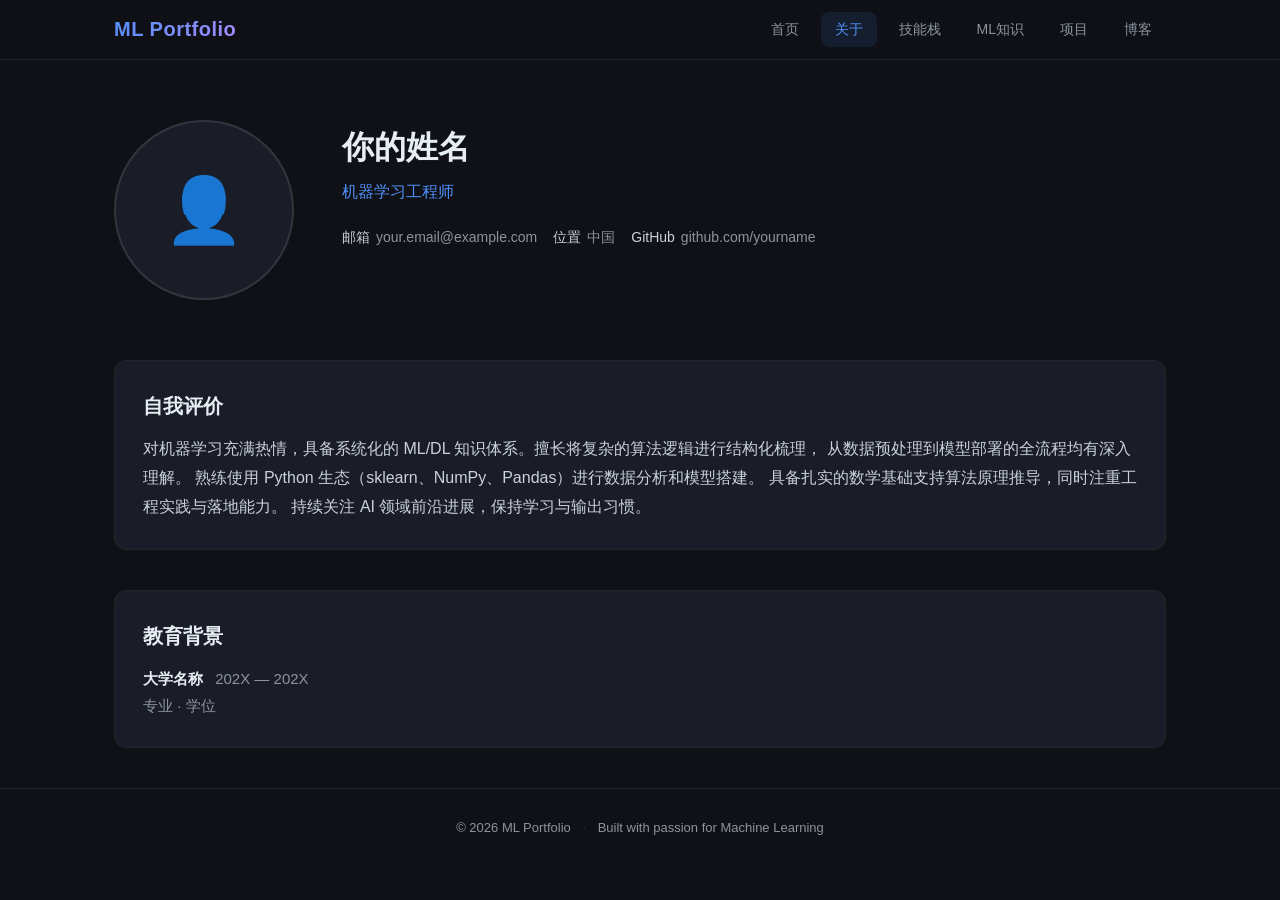
==== website/about.html @ 55579a47 "初始化 ML Portfolio 网站 纯静态个人作品集网站，深色主题，包含首页、关于、技能栈、ML知识图谱、项目经验、博客等6个页面，以及学习笔记源文件。" ====
<!DOCTYPE html>
<html lang="zh-CN">
<head>
  <meta charset="UTF-8">
  <meta name="viewport" content="width=device-width, initial-scale=1.0">
  <title>关于我 — ML Portfolio</title>
  <link rel="stylesheet" href="css/style.css">
</head>
<body>

  <nav class="navbar">
    <div class="container">
      <a href="index.html" class="nav-logo">ML Portfolio</a>
      <div class="nav-links">
        <a href="index.html">首页</a>
        <a href="about.html">关于</a>
        <a href="skills.html">技能栈</a>
        <a href="ml-knowledge.html">ML知识</a>
        <a href="projects.html">项目</a>
        <a href="blog.html">博客</a>
      </div>
      <button class="nav-toggle" aria-label="菜单">
        <span></span><span></span><span></span>
      </button>
    </div>
  </nav>

  <div class="container">
    <section class="about-section fade-in">
      <div class="about-avatar">👤</div>
      <div class="about-info">
        <h1>你的姓名</h1>
        <p class="role">机器学习工程师</p>
        <div class="meta">
          <div class="meta-item">
            <span class="label">邮箱</span>
            <span>your.email@example.com</span>
          </div>
          <div class="meta-item">
            <span class="label">位置</span>
            <span>中国</span>
          </div>
          <div class="meta-item">
            <span class="label">GitHub</span>
            <span>github.com/yourname</span>
          </div>
        </div>
      </div>
    </section>

    <section class="about-bio fade-in">
      <h2>自我评价</h2>
      <p>
        对机器学习充满热情，具备系统化的 ML/DL 知识体系。擅长将复杂的算法逻辑进行结构化梳理，
        从数据预处理到模型部署的全流程均有深入理解。
        熟练使用 Python 生态（sklearn、NumPy、Pandas）进行数据分析和模型搭建。
        具备扎实的数学基础支持算法原理推导，同时注重工程实践与落地能力。
        持续关注 AI 领域前沿进展，保持学习与输出习惯。
      </p>
    </section>

    <section class="about-bio fade-in">
      <h2>教育背景</h2>
      <p style="font-size: 15px;">
        <strong style="color: var(--text-primary);">大学名称</strong>
        <span style="color: var(--text-muted); margin-left: 8px;">202X — 202X</span><br>
        <span style="color: var(--text-muted);">专业 · 学位</span>
      </p>
    </section>
  </div>

  <footer class="footer">
    <div class="container">
      <p>&copy; 2026 ML Portfolio <span class="divider">·</span> Built with passion for Machine Learning</p>
    </div>
  </footer>

  <script src="js/main.js"></script>
</body>
</html>
---- website/css/style.css ----
/* ========================================
   ML 知识图谱 — 全局样式
   深色主题 · 简约大气
   ======================================== */

/* ---------- CSS Variables ---------- */
:root {
  --bg-primary: #0f1117;
  --bg-secondary: #161822;
  --bg-card: #1a1d27;
  --bg-card-hover: #1e2130;
  --bg-code: #0d1117;

  --text-primary: #e6edf3;
  --text-body: #c9d1d9;
  --text-muted: #8b949e;

  --accent: #4f8ff7;
  --accent-light: #7aafff;
  --accent-gradient: linear-gradient(135deg, #4f8ff7, #a78bfa);

  --border: #30363d;
  --border-light: #21262d;

  --radius: 12px;
  --radius-sm: 8px;
  --content-width: 1100px;
  --nav-height: 60px;

  --font-sans: "PingFang SC", "Microsoft YaHei", "Helvetica Neue", sans-serif;
  --font-mono: "SF Mono", "Fira Code", "Consolas", monospace;

  --transition: 0.25s cubic-bezier(0.4, 0, 0.2, 1);
}

/* ---------- Reset ---------- */
*,
*::before,
*::after {
  margin: 0;
  padding: 0;
  box-sizing: border-box;
}

html {
  scroll-behavior: smooth;
  -webkit-font-smoothing: antialiased;
}

body {
  font-family: var(--font-sans);
  background: var(--bg-primary);
  color: var(--text-body);
  line-height: 1.7;
  min-height: 100vh;
  padding-top: var(--nav-height);
}

a {
  color: var(--accent);
  text-decoration: none;
  transition: color var(--transition);
}
a:hover {
  color: var(--accent-light);
}

ul, ol {
  list-style: none;
}

img {
  max-width: 100%;
  display: block;
}

/* ---------- Container ---------- */
.container {
  max-width: var(--content-width);
  margin: 0 auto;
  padding: 0 24px;
}

/* ---------- 顶部导航栏 ---------- */
.navbar {
  position: fixed;
  top: 0;
  left: 0;
  right: 0;
  height: var(--nav-height);
  background: rgba(15, 17, 23, 0.85);
  backdrop-filter: blur(12px);
  -webkit-backdrop-filter: blur(12px);
  border-bottom: 1px solid var(--border-light);
  z-index: 1000;
  display: flex;
  align-items: center;
}

.navbar .container {
  display: flex;
  align-items: center;
  justify-content: space-between;
  width: 100%;
}

.nav-logo {
  font-size: 20px;
  font-weight: 700;
  color: var(--text-primary);
  letter-spacing: 0.5px;
  background: var(--accent-gradient);
  -webkit-background-clip: text;
  -webkit-text-fill-color: transparent;
  background-clip: text;
}

.nav-links {
  display: flex;
  gap: 8px;
}

.nav-links a {
  color: var(--text-muted);
  font-size: 14px;
  font-weight: 500;
  padding: 6px 14px;
  border-radius: var(--radius-sm);
  transition: all var(--transition);
  position: relative;
}

.nav-links a:hover {
  color: var(--text-primary);
  background: rgba(255,255,255,0.04);
}

.nav-links a.active {
  color: var(--accent);
  background: rgba(79, 143, 247, 0.1);
}

.nav-toggle {
  display: none;
  background: none;
  border: none;
  cursor: pointer;
  padding: 8px;
  color: var(--text-primary);
}

.nav-toggle span {
  display: block;
  width: 24px;
  height: 2px;
  background: var(--text-primary);
  margin: 5px 0;
  border-radius: 2px;
  transition: var(--transition);
}

/* ---------- Hero 区域 ---------- */
.hero {
  text-align: center;
  padding: 100px 0 80px;
}

.hero .badge {
  display: inline-block;
  padding: 4px 16px;
  border: 1px solid var(--accent);
  border-radius: 20px;
  color: var(--accent);
  font-size: 13px;
  font-weight: 500;
  margin-bottom: 24px;
}

.hero h1 {
  font-size: 48px;
  font-weight: 700;
  color: var(--text-primary);
  line-height: 1.2;
  margin-bottom: 16px;
  letter-spacing: -0.5px;
}

.hero h1 .highlight {
  background: var(--accent-gradient);
  -webkit-background-clip: text;
  -webkit-text-fill-color: transparent;
  background-clip: text;
}

.hero .subtitle {
  font-size: 18px;
  color: var(--text-muted);
  max-width: 560px;
  margin: 0 auto 36px;
}

.hero-actions {
  display: flex;
  gap: 14px;
  justify-content: center;
  flex-wrap: wrap;
}

/* ---------- 按钮 ---------- */
.btn {
  display: inline-flex;
  align-items: center;
  gap: 8px;
  padding: 10px 24px;
  border-radius: var(--radius-sm);
  font-size: 15px;
  font-weight: 500;
  cursor: pointer;
  border: none;
  transition: all var(--transition);
  font-family: inherit;
}

.btn-primary {
  background: var(--accent);
  color: #fff;
}
.btn-primary:hover {
  background: #3d7de0;
  color: #fff;
  transform: translateY(-1px);
  box-shadow: 0 4px 16px rgba(79, 143, 247, 0.3);
}

.btn-outline {
  background: transparent;
  border: 1px solid var(--border);
  color: var(--text-primary);
}
.btn-outline:hover {
  border-color: var(--accent);
  color: var(--accent);
  background: rgba(79, 143, 247, 0.05);
}

/* ---------- 卡片系统 ---------- */
.card {
  background: var(--bg-card);
  border: 1px solid var(--border-light);
  border-radius: var(--radius);
  padding: 28px;
  transition: all var(--transition);
}

.card:hover {
  border-color: var(--border);
  background: var(--bg-card-hover);
}

.card-title {
  font-size: 20px;
  font-weight: 600;
  color: var(--text-primary);
  margin-bottom: 8px;
}

.card-desc {
  color: var(--text-muted);
  font-size: 14px;
  line-height: 1.6;
}

/* ---------- 数字卡片 ---------- */
.stats-grid {
  display: grid;
  grid-template-columns: repeat(auto-fit, minmax(200px, 1fr));
  gap: 20px;
  margin: 40px 0;
}

.stat-card {
  text-align: center;
  padding: 32px 20px;
}

.stat-number {
  font-size: 42px;
  font-weight: 700;
  background: var(--accent-gradient);
  -webkit-background-clip: text;
  -webkit-text-fill-color: transparent;
  background-clip: text;
  line-height: 1.1;
}

.stat-label {
  color: var(--text-muted);
  font-size: 14px;
  margin-top: 8px;
}

/* ---------- 入口网格 ---------- */
.section-grid {
  display: grid;
  grid-template-columns: repeat(auto-fit, minmax(240px, 1fr));
  gap: 20px;
  margin: 40px 0 80px;
}

.entry-card {
  cursor: pointer;
  display: block;
  color: inherit;
}
.entry-card:hover {
  transform: translateY(-4px);
  border-color: var(--accent);
}

.entry-card .icon {
  font-size: 32px;
  margin-bottom: 12px;
}

.entry-card .card-title {
  margin-bottom: 6px;
}

/* ---------- 关于页 ---------- */
.about-section {
  display: flex;
  gap: 48px;
  align-items: flex-start;
  padding: 60px 0;
}

.about-avatar {
  flex-shrink: 0;
  width: 180px;
  height: 180px;
  border-radius: 50%;
  background: var(--bg-card);
  border: 2px solid var(--border);
  display: flex;
  align-items: center;
  justify-content: center;
  font-size: 64px;
  color: var(--text-muted);
}

.about-info h1 {
  font-size: 32px;
  font-weight: 700;
  color: var(--text-primary);
  margin-bottom: 4px;
}

.about-info .role {
  font-size: 16px;
  color: var(--accent);
  font-weight: 500;
  margin-bottom: 20px;
}

.about-info .meta {
  display: flex;
  flex-wrap: wrap;
  gap: 16px;
  margin-bottom: 24px;
}

.about-info .meta-item {
  display: flex;
  align-items: center;
  gap: 6px;
  font-size: 14px;
  color: var(--text-muted);
}

.about-info .meta-item .label {
  color: var(--text-body);
  font-weight: 500;
}

.about-bio {
  background: var(--bg-card);
  border: 1px solid var(--border-light);
  border-radius: var(--radius);
  padding: 28px;
  margin-bottom: 40px;
}

.about-bio h2 {
  font-size: 20px;
  font-weight: 600;
  color: var(--text-primary);
  margin-bottom: 12px;
}

.about-bio p {
  color: var(--text-body);
  line-height: 1.8;
}

/* ---------- 技能标签云 ---------- */
.skills-section {
  padding: 60px 0;
}

.skills-category {
  margin-bottom: 40px;
}

.skills-category h2 {
  font-size: 22px;
  font-weight: 600;
  color: var(--text-primary);
  margin-bottom: 20px;
  padding-left: 14px;
  border-left: 3px solid var(--accent);
}

.tag-cloud {
  display: flex;
  flex-wrap: wrap;
  gap: 10px;
}

.tag {
  display: inline-block;
  padding: 6px 16px;
  border-radius: 20px;
  font-size: 14px;
  font-weight: 500;
  border: 1px solid var(--border);
  color: var(--text-body);
  transition: all var(--transition);
}

.tag:hover {
  border-color: var(--accent);
  color: var(--accent);
  background: rgba(79, 143, 247, 0.08);
}

.tag-lg {
  font-size: 16px;
  padding: 8px 20px;
  border-color: var(--accent);
  color: var(--accent);
  background: rgba(79, 143, 247, 0.1);
}

/* ---------- ML 知识页：双栏布局 ---------- */
.ml-layout {
  display: flex;
  gap: 0;
  min-height: calc(100vh - var(--nav-height));
}

/* 左侧树形导航 */
.sidebar {
  width: 280px;
  flex-shrink: 0;
  background: var(--bg-secondary);
  border-right: 1px solid var(--border-light);
  padding: 20px 0;
  overflow-y: auto;
  position: sticky;
  top: var(--nav-height);
  height: calc(100vh - var(--nav-height));
}

.sidebar-title {
  font-size: 13px;
  font-weight: 600;
  color: var(--text-muted);
  text-transform: uppercase;
  letter-spacing: 1px;
  padding: 0 20px 14px;
}

.tree {
  font-size: 14px;
}

.tree-node {
  cursor: pointer;
  user-select: none;
}

.tree-node-header {
  display: flex;
  align-items: center;
  gap: 6px;
  padding: 7px 20px;
  color: var(--text-body);
  transition: all var(--transition);
  border-left: 2px solid transparent;
}

.tree-node-header:hover {
  background: rgba(255,255,255,0.03);
  color: var(--text-primary);
}

.tree-node.active > .tree-node-header {
  color: var(--accent);
  background: rgba(79, 143, 247, 0.08);
  border-left-color: var(--accent);
}

.tree-arrow {
  font-size: 10px;
  width: 16px;
  text-align: center;
  flex-shrink: 0;
  transition: transform var(--transition);
  color: var(--text-muted);
}

.tree-node.expanded > .tree-node-header .tree-arrow {
  transform: rotate(90deg);
}

.tree-icon {
  font-size: 16px;
  flex-shrink: 0;
}

.tree-label {
  overflow: hidden;
  text-overflow: ellipsis;
  white-space: nowrap;
}

.tree-children {
  display: none;
  padding-left: 20px;
}

.tree-node.expanded > .tree-children {
  display: block;
}

.tree-node.level-2 > .tree-node-header {
  padding-left: 40px;
  font-size: 13px;
}

.tree-node.level-3 > .tree-node-header {
  padding-left: 60px;
  font-size: 13px;
  color: var(--text-muted);
}

/* 移动端树形开关按钮 */
.tree-mobile-toggle {
  display: none;
  width: 100%;
  padding: 12px 20px;
  background: var(--bg-secondary);
  border: none;
  border-bottom: 1px solid var(--border-light);
  color: var(--text-body);
  font-size: 14px;
  font-family: inherit;
  cursor: pointer;
  text-align: left;
  transition: background var(--transition);
}
.tree-mobile-toggle:hover {
  background: rgba(255,255,255,0.03);
}

/* 右侧内容区 */
.content-area {
  flex: 1;
  padding: 40px 48px;
  overflow-y: auto;
}

.content-card {
  background: var(--bg-card);
  border: 1px solid var(--border-light);
  border-radius: var(--radius);
  padding: 36px;
  margin-bottom: 24px;
}

.content-card:last-child {
  margin-bottom: 0;
}

.content-card h2 {
  font-size: 28px;
  font-weight: 700;
  color: var(--text-primary);
  margin-bottom: 8px;
}

.content-card .intro {
  color: var(--text-muted);
  font-size: 15px;
  margin-bottom: 24px;
  line-height: 1.7;
}

.highlight-box {
  background: rgba(79, 143, 247, 0.06);
  border-left: 3px solid var(--accent);
  padding: 16px 20px;
  border-radius: 0 var(--radius-sm) var(--radius-sm) 0;
  margin-bottom: 24px;
}

.highlight-box .label {
  font-size: 12px;
  font-weight: 600;
  color: var(--accent);
  text-transform: uppercase;
  letter-spacing: 1px;
  margin-bottom: 6px;
}

.highlight-box p {
  color: var(--text-primary);
  font-size: 15px;
  font-weight: 500;
  line-height: 1.7;
}

.knowledge-list {
  margin-bottom: 24px;
}

.knowledge-list h3 {
  font-size: 16px;
  font-weight: 600;
  color: var(--text-primary);
  margin-bottom: 12px;
}

.knowledge-list ul {
  list-style: none;
}

.knowledge-list ul li {
  padding: 6px 0;
  padding-left: 20px;
  position: relative;
  font-size: 14px;
  color: var(--text-body);
  line-height: 1.6;
}

.knowledge-list ul li::before {
  content: "";
  position: absolute;
  left: 0;
  top: 13px;
  width: 6px;
  height: 6px;
  border-radius: 50%;
  background: var(--accent);
}

/* 公式区域 */
.formula-block {
  background: var(--bg-code);
  border: 1px solid var(--border-light);
  border-radius: var(--radius-sm);
  padding: 20px 24px;
  margin-bottom: 16px;
  font-family: var(--font-mono);
  font-size: 15px;
  color: var(--text-primary);
  overflow-x: auto;
  text-align: center;
  letter-spacing: 1px;
}

/* 代码块 */
.code-block {
  background: var(--bg-code);
  border: 1px solid var(--border-light);
  border-radius: var(--radius-sm);
  padding: 20px 24px;
  margin-bottom: 16px;
  font-family: var(--font-mono);
  font-size: 13px;
  line-height: 1.6;
  overflow-x: auto;
  position: relative;
}

.code-block .lang-tag {
  position: absolute;
  top: 10px;
  right: 16px;
  font-size: 11px;
  color: var(--text-muted);
  text-transform: uppercase;
}

.code-block pre {
  color: var(--text-body);
}

.code-block .kw { color: #ff7b72; }
.code-block .fn { color: #d2a8ff; }
.code-block .str { color: #a5d6ff; }
.code-block .cm { color: #8b949e; font-style: italic; }

/* API 标签 */
.api-tag {
  display: inline-block;
  background: var(--bg-code);
  border: 1px solid var(--border);
  border-radius: 6px;
  padding: 4px 12px;
  font-family: var(--font-mono);
  font-size: 13px;
  color: var(--accent-light);
  margin: 4px 4px 4px 0;
}

/* 对比表格 */
.compare-table {
  width: 100%;
  border-collapse: collapse;
  margin-bottom: 24px;
  font-size: 14px;
}

.compare-table th,
.compare-table td {
  padding: 12px 16px;
  border: 1px solid var(--border-light);
  text-align: left;
}

.compare-table th {
  background: var(--bg-secondary);
  font-weight: 600;
  color: var(--text-primary);
  font-size: 13px;
}

.compare-table td {
  color: var(--text-body);
}

/* ---------- 空状态占位 ---------- */
.empty-state {
  text-align: center;
  padding: 80px 24px;
}

.empty-state .icon {
  font-size: 64px;
  margin-bottom: 20px;
  opacity: 0.4;
}

.empty-state h2 {
  font-size: 24px;
  color: var(--text-primary);
  margin-bottom: 10px;
}

.empty-state p {
  color: var(--text-muted);
  font-size: 15px;
  max-width: 400px;
  margin: 0 auto;
}

/* ---------- 博客时间线 ---------- */
.blog-header {
  text-align: center;
  padding: 80px 0 50px;
}

.blog-header h1 {
  font-size: 36px;
  font-weight: 700;
  color: var(--text-primary);
  margin-bottom: 10px;
}

.blog-header p {
  color: var(--text-muted);
  font-size: 16px;
  max-width: 500px;
  margin: 0 auto;
}

.blog-timeline {
  position: relative;
  max-width: 800px;
  margin: 0 auto 60px;
  padding: 0 24px;
}

.blog-timeline::before {
  content: "";
  position: absolute;
  left: 40px;
  top: 0;
  bottom: 0;
  width: 2px;
  background: var(--border-light);
}

.blog-entry {
  position: relative;
  padding-left: 72px;
  margin-bottom: 36px;
}

.blog-entry:last-child {
  margin-bottom: 0;
}

.blog-date-dot {
  position: absolute;
  left: 32px;
  top: 6px;
  width: 18px;
  height: 18px;
  border-radius: 50%;
  background: var(--accent);
  border: 3px solid var(--bg-primary);
  z-index: 1;
  box-shadow: 0 0 0 3px var(--border-light);
}

.blog-date {
  font-size: 13px;
  font-weight: 600;
  color: var(--accent);
  margin-bottom: 6px;
  letter-spacing: 0.5px;
}

.blog-card {
  background: var(--bg-card);
  border: 1px solid var(--border-light);
  border-radius: var(--radius);
  padding: 28px 32px;
  transition: all var(--transition);
}

.blog-card:hover {
  border-color: var(--border);
  background: var(--bg-card-hover);
}

.blog-card h2 {
  font-size: 20px;
  font-weight: 600;
  color: var(--text-primary);
  margin-bottom: 14px;
  line-height: 1.4;
}

.blog-card p {
  color: var(--text-body);
  font-size: 14.5px;
  line-height: 1.85;
  margin-bottom: 12px;
}

.blog-card p:last-child {
  margin-bottom: 0;
}

.blog-card .highlight-text {
  background: rgba(79, 143, 247, 0.08);
  border-left: 3px solid var(--accent);
  padding: 12px 16px;
  border-radius: 0 var(--radius-sm) var(--radius-sm) 0;
  margin: 14px 0;
  font-size: 14px;
  color: var(--accent-light);
}

.blog-card strong {
  color: var(--text-primary);
}

.blog-card .api-inline {
  display: inline-block;
  background: var(--bg-code);
  border: 1px solid var(--border);
  border-radius: 5px;
  padding: 1px 8px;
  font-family: var(--font-mono);
  font-size: 12.5px;
  color: var(--accent-light);
  margin: 0 2px;
}

.blog-tags {
  display: flex;
  flex-wrap: wrap;
  gap: 8px;
  margin-top: 14px;
  padding-top: 14px;
  border-top: 1px solid var(--border-light);
}

.blog-tag {
  font-size: 12px;
  padding: 3px 10px;
  border-radius: 12px;
  border: 1px solid var(--border);
  color: var(--text-muted);
  transition: all var(--transition);
}

.blog-tag:hover {
  border-color: var(--accent);
  color: var(--accent);
}

/* 博客移动端 */
@media (max-width: 768px) {
  .blog-timeline::before {
    left: 20px;
  }

  .blog-entry {
    padding-left: 44px;
  }

  .blog-date-dot {
    left: 12px;
    width: 14px;
    height: 14px;
  }

  .blog-card {
    padding: 20px;
  }

  .blog-card h2 {
    font-size: 18px;
  }
}

/* ---------- 页脚 ---------- */
.footer {
  border-top: 1px solid var(--border-light);
  padding: 28px 0;
  text-align: center;
  font-size: 13px;
  color: var(--text-muted);
}

.footer a {
  color: var(--text-muted);
}
.footer a:hover {
  color: var(--accent);
}

.footer .divider {
  margin: 0 8px;
  color: var(--border);
}

/* ---------- 滚动条美化 ---------- */
::-webkit-scrollbar {
  width: 6px;
}
::-webkit-scrollbar-track {
  background: transparent;
}
::-webkit-scrollbar-thumb {
  background: var(--border);
  border-radius: 3px;
}
::-webkit-scrollbar-thumb:hover {
  background: #4a5568;
}

/* ---------- 动画 ---------- */
.fade-in {
  opacity: 0;
  transform: translateY(20px);
  transition: opacity 0.6s ease, transform 0.6s ease;
}

.fade-in.visible {
  opacity: 1;
  transform: translateY(0);
}

/* ---------- Section 标题 ---------- */
.section-header {
  text-align: center;
  padding: 60px 0 40px;
}

.section-header h2 {
  font-size: 32px;
  font-weight: 700;
  color: var(--text-primary);
  margin-bottom: 10px;
}

.section-header p {
  color: var(--text-muted);
  font-size: 16px;
}

/* ---------- 响应式 ---------- */
@media (max-width: 768px) {
  :root {
    --nav-height: 54px;
    --content-width: 100%;
  }

  /* 移动端导航 */
  .nav-links {
    position: fixed;
    top: var(--nav-height);
    left: 0;
    right: 0;
    background: var(--bg-secondary);
    border-bottom: 1px solid var(--border);
    flex-direction: column;
    padding: 12px 20px;
    gap: 2px;
    display: none;
  }

  .nav-links.open {
    display: flex;
  }

  .nav-links a {
    padding: 10px 14px;
    border-radius: var(--radius-sm);
  }

  .nav-toggle {
    display: block;
  }

  /* Hero */
  .hero {
    padding: 60px 0 40px;
  }
  .hero h1 {
    font-size: 32px;
  }
  .hero .subtitle {
    font-size: 15px;
  }

  /* 关于 */
  .about-section {
    flex-direction: column;
    align-items: center;
    text-align: center;
    padding: 40px 0;
  }
  .about-info .meta {
    justify-content: center;
  }

  /* ML 双栏 → 堆叠 */
  .ml-layout {
    flex-direction: column;
  }

  .tree-mobile-toggle {
    display: block;
  }

  .sidebar {
    width: 100%;
    position: relative;
    top: 0;
    height: auto;
    max-height: none;
    border-right: none;
    border-bottom: 1px solid var(--border);
  }

  .sidebar .sidebar-title,
  .sidebar .tree {
    display: none;
  }

  .sidebar.open .sidebar-title,
  .sidebar.open .tree {
    display: block;
  }

  .sidebar.open {
    max-height: 45vh;
    overflow-y: auto;
  }

  .content-area {
    padding: 24px 20px;
  }

  .content-card {
    padding: 24px;
  }

  .section-grid {
    grid-template-columns: 1fr;
  }
}
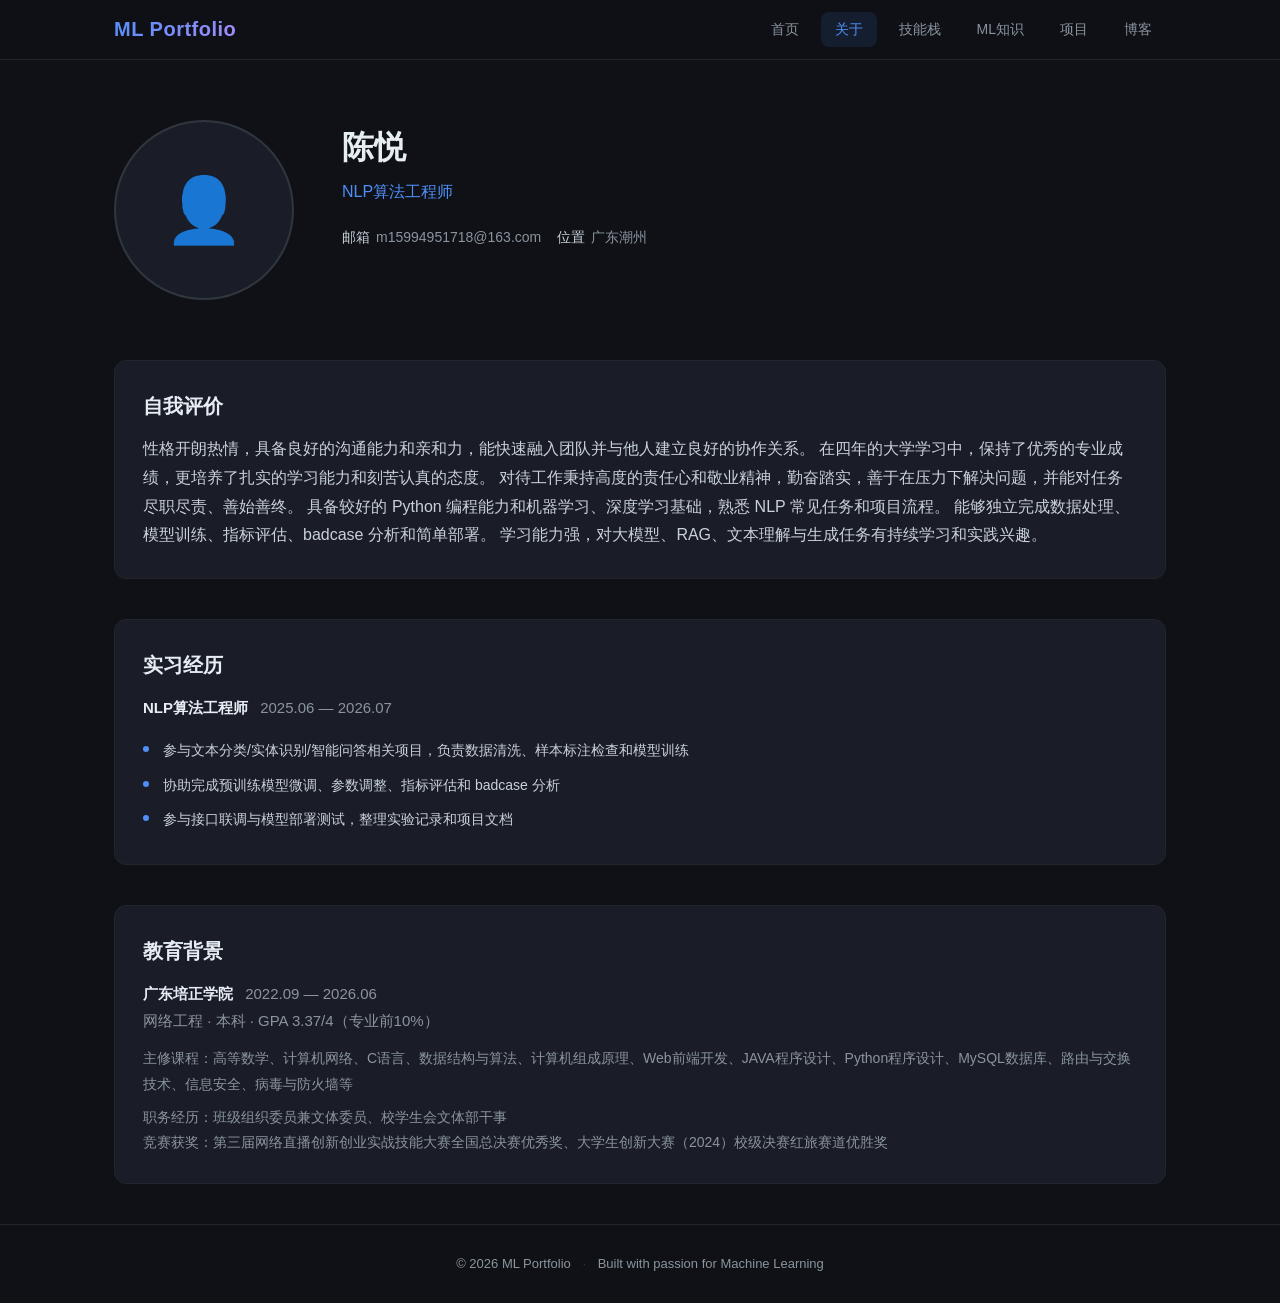
==== commit 9d5a9938: "补充简历内容到网站：更新关于页、技能栈、项目经验、首页" ====
--- a/website/about.html
+++ b/website/about.html
@@ -29,21 +29,24 @@
     <section class="about-section fade-in">
       <div class="about-avatar">👤</div>
       <div class="about-info">
-        <h1>你的姓名</h1>
-        <p class="role">机器学习工程师</p>
+        <h1>陈悦</h1>
+        <p class="role">NLP算法工程师</p>
         <div class="meta">
           <div class="meta-item">
             <span class="label">邮箱</span>
-            <span>your.email@example.com</span>
+            <span>m15994951718@163.com</span>
           </div>
           <div class="meta-item">
             <span class="label">位置</span>
-            <span>中国</span>
+            <span>广东潮州</span>
           </div>
+          <!-- 简历中暂无GitHub，后续补充后取消注释 -->
+          <!--
           <div class="meta-item">
             <span class="label">GitHub</span>
             <span>github.com/yourname</span>
           </div>
+          -->
         </div>
       </div>
     </section>
@@ -51,20 +54,41 @@
     <section class="about-bio fade-in">
       <h2>自我评价</h2>
       <p>
-        对机器学习充满热情，具备系统化的 ML/DL 知识体系。擅长将复杂的算法逻辑进行结构化梳理，
-        从数据预处理到模型部署的全流程均有深入理解。
-        熟练使用 Python 生态（sklearn、NumPy、Pandas）进行数据分析和模型搭建。
-        具备扎实的数学基础支持算法原理推导，同时注重工程实践与落地能力。
-        持续关注 AI 领域前沿进展，保持学习与输出习惯。
+        性格开朗热情，具备良好的沟通能力和亲和力，能快速融入团队并与他人建立良好的协作关系。
+        在四年的大学学习中，保持了优秀的专业成绩，更培养了扎实的学习能力和刻苦认真的态度。
+        对待工作秉持高度的责任心和敬业精神，勤奋踏实，善于在压力下解决问题，并能对任务尽职尽责、善始善终。
+        具备较好的 Python 编程能力和机器学习、深度学习基础，熟悉 NLP 常见任务和项目流程。
+        能够独立完成数据处理、模型训练、指标评估、badcase 分析和简单部署。
+        学习能力强，对大模型、RAG、文本理解与生成任务有持续学习和实践兴趣。
       </p>
+    </section>
+
+    <section class="about-bio fade-in">
+      <h2>实习经历</h2>
+      <p style="font-size: 15px;">
+        <strong style="color: var(--text-primary);">NLP算法工程师</strong>
+        <span style="color: var(--text-muted); margin-left: 8px;">2025.06 — 2026.07</span>
+      </p>
+      <ul class="about-list" style="margin-top: 12px;">
+        <li>参与文本分类/实体识别/智能问答相关项目，负责数据清洗、样本标注检查和模型训练</li>
+        <li>协助完成预训练模型微调、参数调整、指标评估和 badcase 分析</li>
+        <li>参与接口联调与模型部署测试，整理实验记录和项目文档</li>
+      </ul>
     </section>
 
     <section class="about-bio fade-in">
       <h2>教育背景</h2>
       <p style="font-size: 15px;">
-        <strong style="color: var(--text-primary);">大学名称</strong>
-        <span style="color: var(--text-muted); margin-left: 8px;">202X — 202X</span><br>
-        <span style="color: var(--text-muted);">专业 · 学位</span>
+        <strong style="color: var(--text-primary);">广东培正学院</strong>
+        <span style="color: var(--text-muted); margin-left: 8px;">2022.09 — 2026.06</span><br>
+        <span style="color: var(--text-muted);">网络工程 · 本科 · GPA 3.37/4（专业前10%）</span>
+      </p>
+      <p style="margin-top: 12px; font-size: 14px; color: var(--text-muted);">
+        主修课程：高等数学、计算机网络、C语言、数据结构与算法、计算机组成原理、Web前端开发、JAVA程序设计、Python程序设计、MySQL数据库、路由与交换技术、信息安全、病毒与防火墙等
+      </p>
+      <p style="margin-top: 8px; font-size: 14px; color: var(--text-muted);">
+        职务经历：班级组织委员兼文体委员、校学生会文体部干事<br>
+        竞赛获奖：第三届网络直播创新创业实战技能大赛全国总决赛优秀奖、大学生创新大赛（2024）校级决赛红旅赛道优胜奖
       </p>
     </section>
   </div>
@@ -75,6 +99,7 @@
     </div>
   </footer>
 
+  <script src="js/tilt.js"></script>
   <script src="js/main.js"></script>
 </body>
 </html>
--- a/website/css/style.css
+++ b/website/css/style.css
@@ -402,6 +402,125 @@
   line-height: 1.8;
 }
 
+.about-list {
+  list-style: none;
+  padding: 0;
+}
+
+.about-list li {
+  padding: 6px 0;
+  padding-left: 20px;
+  position: relative;
+  font-size: 14px;
+  color: var(--text-body);
+  line-height: 1.6;
+}
+
+.about-list li::before {
+  content: "";
+  position: absolute;
+  left: 0;
+  top: 13px;
+  width: 6px;
+  height: 6px;
+  border-radius: 50%;
+  background: var(--accent);
+}
+
+/* ---------- 项目卡片 ---------- */
+.project-card {
+  background: var(--bg-card);
+  border: 1px solid var(--border-light);
+  border-radius: var(--radius);
+  padding: 36px;
+  margin-bottom: 32px;
+  transition: all var(--transition);
+}
+
+.project-card:hover {
+  border-color: var(--border);
+  background: var(--bg-card-hover);
+}
+
+.project-header {
+  margin-bottom: 16px;
+}
+
+.project-header h2 {
+  font-size: 24px;
+  font-weight: 700;
+  color: var(--text-primary);
+  margin-bottom: 6px;
+  line-height: 1.3;
+}
+
+.project-time {
+  font-size: 14px;
+  color: var(--accent);
+  font-weight: 500;
+}
+
+.project-tech {
+  display: flex;
+  flex-wrap: wrap;
+  gap: 8px;
+  margin-bottom: 28px;
+  padding-bottom: 20px;
+  border-bottom: 1px solid var(--border-light);
+}
+
+.project-section {
+  margin-bottom: 24px;
+}
+
+.project-section:last-child {
+  margin-bottom: 0;
+}
+
+.project-section h3 {
+  font-size: 16px;
+  font-weight: 600;
+  color: var(--text-primary);
+  margin-bottom: 10px;
+  padding-left: 12px;
+  border-left: 3px solid var(--accent);
+}
+
+.project-section p {
+  color: var(--text-body);
+  font-size: 14.5px;
+  line-height: 1.8;
+}
+
+.project-list {
+  list-style: none;
+  padding: 0;
+}
+
+.project-list li {
+  padding: 6px 0;
+  padding-left: 20px;
+  position: relative;
+  font-size: 14px;
+  color: var(--text-body);
+  line-height: 1.7;
+}
+
+.project-list li::before {
+  content: "";
+  position: absolute;
+  left: 0;
+  top: 13px;
+  width: 6px;
+  height: 6px;
+  border-radius: 50%;
+  background: var(--accent);
+}
+
+.project-list li strong {
+  color: var(--text-primary);
+}
+
 /* ---------- 技能标签云 ---------- */
 .skills-section {
   padding: 60px 0;
@@ -986,6 +1105,129 @@
   background: #4a5568;
 }
 
+/* ---------- Hero Canvas 粒子背景 ---------- */
+.hero {
+  position: relative;
+  overflow: hidden;
+}
+
+.hero-canvas {
+  position: absolute;
+  top: 0;
+  left: 0;
+  width: 100%;
+  height: 100%;
+  z-index: 0;
+  pointer-events: none;
+}
+
+.hero > .container {
+  position: relative;
+  z-index: 1;
+}
+
+/* ---------- 鼠标光晕 ---------- */
+.cursor-glow {
+  position: fixed;
+  top: 0;
+  left: 0;
+  width: 500px;
+  height: 500px;
+  border-radius: 50%;
+  pointer-events: none;
+  z-index: 9998;
+  background: radial-gradient(circle, rgba(79, 143, 247, 0.05) 0%, transparent 70%);
+  transform: translate(-50%, -50%);
+  will-change: left, top;
+  opacity: 0;
+  transition: opacity 0.5s;
+}
+
+.cursor-glow.active {
+  opacity: 1;
+}
+
+/* ---------- 滚动进度条 ---------- */
+.scroll-progress {
+  position: fixed;
+  top: var(--nav-height);
+  left: 0;
+  height: 2.5px;
+  background: var(--accent-gradient);
+  z-index: 1001;
+  width: 0%;
+}
+
+/* ---------- 3D 卡片倾斜 ---------- */
+.card-3d {
+  transform-style: preserve-3d;
+  perspective: 800px;
+  position: relative;
+  overflow: hidden;
+}
+
+.card-3d .card-glare {
+  position: absolute;
+  top: 0;
+  left: 0;
+  width: 100%;
+  height: 100%;
+  border-radius: inherit;
+  pointer-events: none;
+  z-index: 2;
+  opacity: 0;
+  transition: opacity 0.3s;
+}
+
+.card-3d:hover .card-glare {
+  opacity: 1;
+}
+
+/* ---------- 打字机光标 ---------- */
+#typing-target {
+  background: var(--accent-gradient);
+  -webkit-background-clip: text;
+  -webkit-text-fill-color: transparent;
+  background-clip: text;
+}
+
+.typing-cursor {
+  display: inline-block;
+  width: 2.5px;
+  height: 0.85em;
+  background: var(--accent);
+  margin-left: 2px;
+  vertical-align: text-bottom;
+  animation: cursor-blink 0.8s infinite;
+}
+
+@keyframes cursor-blink {
+  0%, 100% { opacity: 1; }
+  50% { opacity: 0; }
+}
+
+/* ---------- 数字脉冲 ---------- */
+@keyframes number-pulse {
+  0%, 100% { transform: scale(1); }
+  50% { transform: scale(1.1); }
+}
+
+/* ---------- 标签浮动 ---------- */
+@keyframes tag-float {
+  0%, 100% { transform: translateY(0); }
+  50% { transform: translateY(-5px); }
+}
+
+.tag.tag-floating {
+  animation: tag-float var(--float-duration, 3s) ease-in-out infinite;
+  animation-delay: var(--float-delay, 0s);
+}
+
+.tag.tag-floating:hover {
+  animation-play-state: paused;
+  transform: translateY(-2px) scale(1.05);
+}
+
 /* ---------- 动画 ---------- */
 .fade-in {
   opacity: 0;
@@ -1017,7 +1259,14 @@
 }
 
 /* ---------- 响应式 ---------- */
+/* 移动端隐藏鼠标依赖的效果 */
+@media (hover: none) and (pointer: coarse) {
+  .cursor-glow { display: none; }
+}
+
 @media (max-width: 768px) {
+  .cursor-glow { display: none; }
+  .hero-canvas { opacity: 0.4; }
   :root {
     --nav-height: 54px;
     --content-width: 100%;
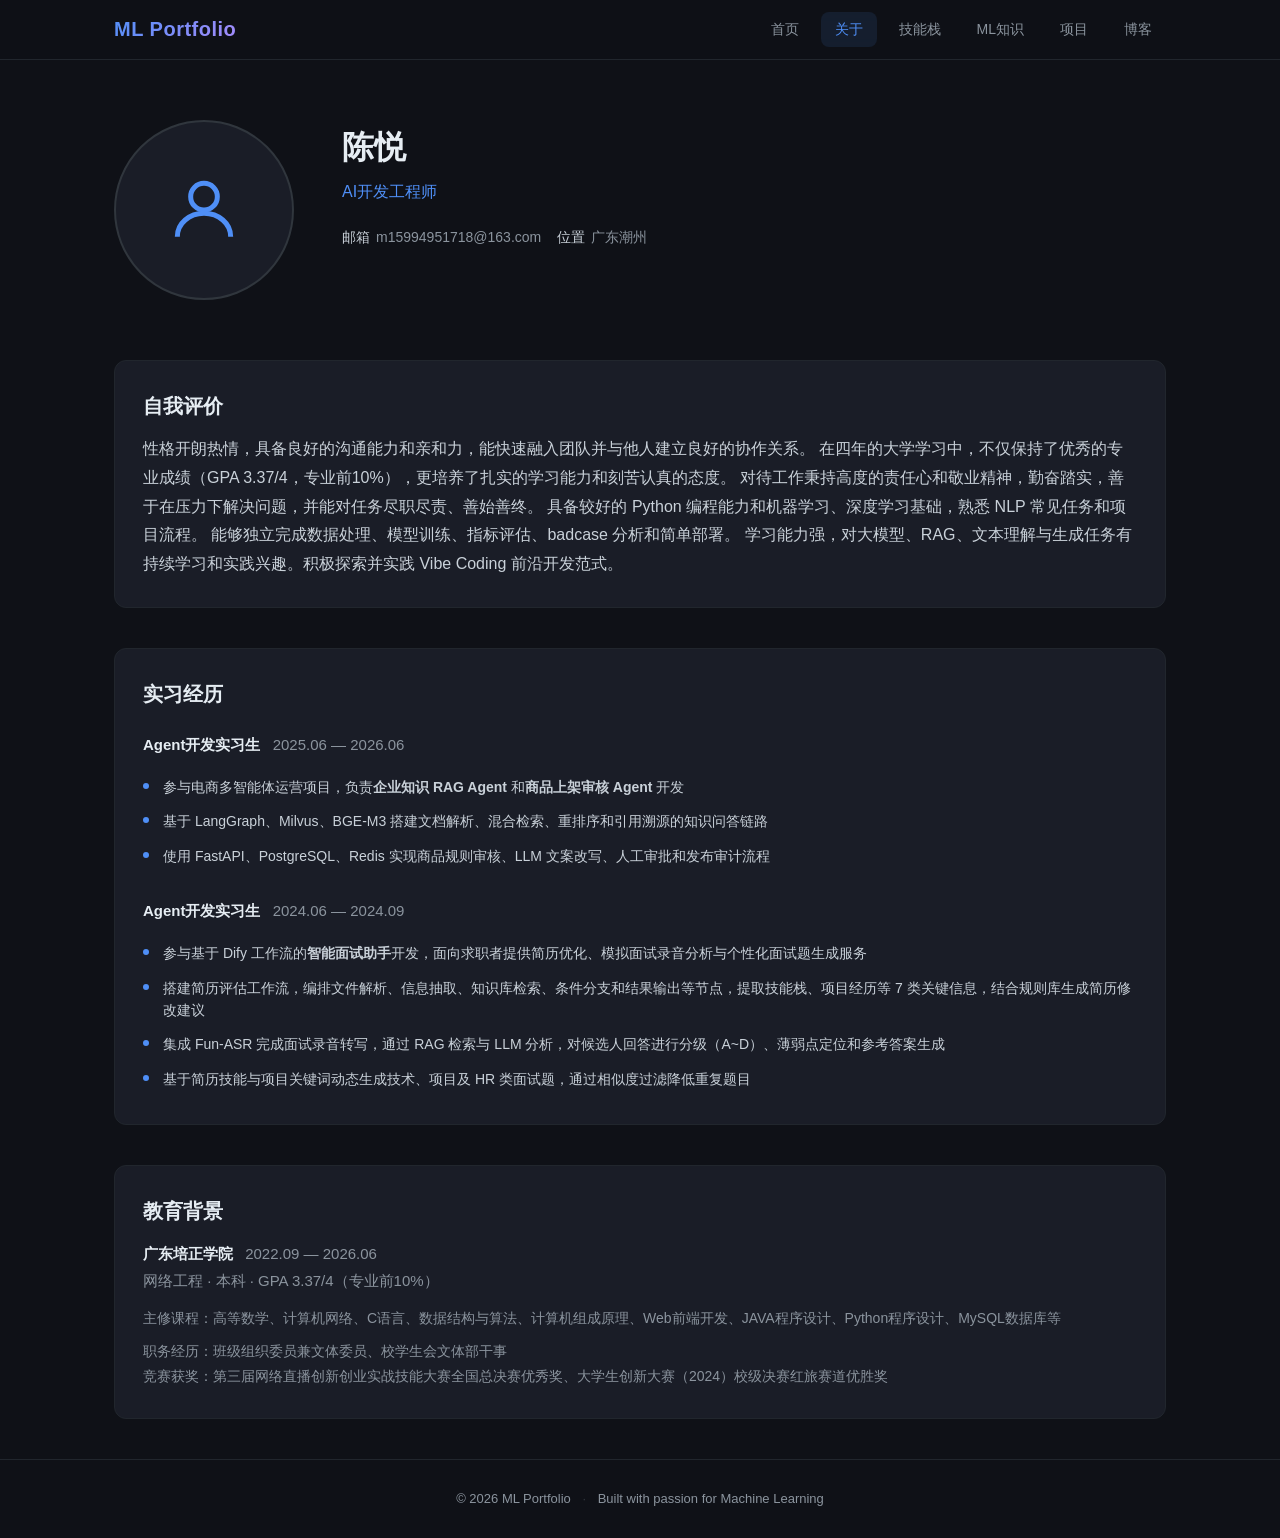
==== commit e487c88d: "按最新简历更新网站：技能页新增RAG/Agent开发分类，重写实习与项目经历，职位更新为AI开发工程师 - index.html: 标题/标语/统计数字对齐简历AI开发工程师定位，新增Vibe Cod" ====
--- a/website/about.html
+++ b/website/about.html
@@ -7,6 +7,8 @@
   <link rel="stylesheet" href="css/style.css">
 </head>
 <body>
+
+  <a href="#main-content" class="skip-link">跳转到主要内容</a>
 
   <nav class="navbar">
     <div class="container">
@@ -26,11 +28,11 @@
   </nav>
 
   <div class="container">
-    <section class="about-section fade-in">
-      <div class="about-avatar">👤</div>
+    <section class="about-section fade-in" id="main-content">
+      <div class="about-avatar"><svg viewBox="0 0 24 24"><circle cx="12" cy="8" r="4"/><path d="M4 20c0-4 3.6-7 8-7s8 3 8 7"/></svg></div>
       <div class="about-info">
         <h1>陈悦</h1>
-        <p class="role">NLP算法工程师</p>
+        <p class="role">AI开发工程师</p>
         <div class="meta">
           <div class="meta-item">
             <span class="label">邮箱</span>
@@ -55,24 +57,36 @@
       <h2>自我评价</h2>
       <p>
         性格开朗热情，具备良好的沟通能力和亲和力，能快速融入团队并与他人建立良好的协作关系。
-        在四年的大学学习中，保持了优秀的专业成绩，更培养了扎实的学习能力和刻苦认真的态度。
+        在四年的大学学习中，不仅保持了优秀的专业成绩（GPA 3.37/4，专业前10%），更培养了扎实的学习能力和刻苦认真的态度。
         对待工作秉持高度的责任心和敬业精神，勤奋踏实，善于在压力下解决问题，并能对任务尽职尽责、善始善终。
         具备较好的 Python 编程能力和机器学习、深度学习基础，熟悉 NLP 常见任务和项目流程。
         能够独立完成数据处理、模型训练、指标评估、badcase 分析和简单部署。
-        学习能力强，对大模型、RAG、文本理解与生成任务有持续学习和实践兴趣。
+        学习能力强，对大模型、RAG、文本理解与生成任务有持续学习和实践兴趣。积极探索并实践 Vibe Coding 前沿开发范式。
       </p>
     </section>
 
     <section class="about-bio fade-in">
       <h2>实习经历</h2>
-      <p style="font-size: 15px;">
-        <strong style="color: var(--text-primary);">NLP算法工程师</strong>
-        <span style="color: var(--text-muted); margin-left: 8px;">2025.06 — 2026.07</span>
+
+      <p style="font-size: 15px; margin-top: 20px;">
+        <strong style="color: var(--text-primary);">Agent开发实习生</strong>
+        <span style="color: var(--text-muted); margin-left: 8px;">2025.06 — 2026.06</span>
       </p>
       <ul class="about-list" style="margin-top: 12px;">
-        <li>参与文本分类/实体识别/智能问答相关项目，负责数据清洗、样本标注检查和模型训练</li>
-        <li>协助完成预训练模型微调、参数调整、指标评估和 badcase 分析</li>
-        <li>参与接口联调与模型部署测试，整理实验记录和项目文档</li>
+        <li>参与电商多智能体运营项目，负责<strong>企业知识 RAG Agent</strong> 和<strong>商品上架审核 Agent</strong> 开发</li>
+        <li>基于 LangGraph、Milvus、BGE-M3 搭建文档解析、混合检索、重排序和引用溯源的知识问答链路</li>
+        <li>使用 FastAPI、PostgreSQL、Redis 实现商品规则审核、LLM 文案改写、人工审批和发布审计流程</li>
+      </ul>
+
+      <p style="font-size: 15px; margin-top: 24px;">
+        <strong style="color: var(--text-primary);">Agent开发实习生</strong>
+        <span style="color: var(--text-muted); margin-left: 8px;">2024.06 — 2024.09</span>
+      </p>
+      <ul class="about-list" style="margin-top: 12px;">
+        <li>参与基于 Dify 工作流的<strong>智能面试助手</strong>开发，面向求职者提供简历优化、模拟面试录音分析与个性化面试题生成服务</li>
+        <li>搭建简历评估工作流，编排文件解析、信息抽取、知识库检索、条件分支和结果输出等节点，提取技能栈、项目经历等 7 类关键信息，结合规则库生成简历修改建议</li>
+        <li>集成 Fun-ASR 完成面试录音转写，通过 RAG 检索与 LLM 分析，对候选人回答进行分级（A~D）、薄弱点定位和参考答案生成</li>
+        <li>基于简历技能与项目关键词动态生成技术、项目及 HR 类面试题，通过相似度过滤降低重复题目</li>
       </ul>
     </section>
 
@@ -84,7 +98,7 @@
         <span style="color: var(--text-muted);">网络工程 · 本科 · GPA 3.37/4（专业前10%）</span>
       </p>
       <p style="margin-top: 12px; font-size: 14px; color: var(--text-muted);">
-        主修课程：高等数学、计算机网络、C语言、数据结构与算法、计算机组成原理、Web前端开发、JAVA程序设计、Python程序设计、MySQL数据库、路由与交换技术、信息安全、病毒与防火墙等
+        主修课程：高等数学、计算机网络、C语言、数据结构与算法、计算机组成原理、Web前端开发、JAVA程序设计、Python程序设计、MySQL数据库等
       </p>
       <p style="margin-top: 8px; font-size: 14px; color: var(--text-muted);">
         职务经历：班级组织委员兼文体委员、校学生会文体部干事<br>
--- a/website/css/style.css
+++ b/website/css/style.css
@@ -31,6 +31,16 @@
   --font-mono: "SF Mono", "Fira Code", "Consolas", monospace;
 
   --transition: 0.25s cubic-bezier(0.4, 0, 0.2, 1);
+
+  /* z-index 层级系统 */
+  --z-base: 0;
+  --z-dropdown: 100;
+  --z-sticky: 200;
+  --z-navbar: 1000;
+  --z-overlay: 2000;
+  --z-modal: 3000;
+  --z-toast: 4000;
+  --z-cursor-glow: 5000;
 }
 
 /* ---------- Reset ---------- */
@@ -63,6 +73,31 @@
 }
 a:hover {
   color: var(--accent-light);
+}
+
+/* 键盘焦点环 — 全局可见焦点样式 */
+:focus-visible {
+  outline: 2.5px solid var(--accent);
+  outline-offset: 2px;
+  border-radius: 4px;
+}
+
+/* 跳过导航链接 — 对键盘用户可见 */
+.skip-link {
+  position: absolute;
+  top: -100%;
+  left: 16px;
+  background: var(--accent);
+  color: #fff;
+  padding: 8px 16px;
+  border-radius: 0 0 var(--radius-sm) var(--radius-sm);
+  font-size: 14px;
+  font-weight: 500;
+  z-index: var(--z-modal);
+  transition: top 0.2s ease;
+}
+.skip-link:focus {
+  top: 0;
 }
 
 ul, ol {
@@ -92,7 +127,7 @@
   backdrop-filter: blur(12px);
   -webkit-backdrop-filter: blur(12px);
   border-bottom: 1px solid var(--border-light);
-  z-index: 1000;
+  z-index: var(--z-navbar);
   display: flex;
   align-items: center;
 }
@@ -145,8 +180,15 @@
   background: none;
   border: none;
   cursor: pointer;
-  padding: 8px;
-  color: var(--text-primary);
+  padding: 12px;
+  color: var(--text-primary);
+  min-width: 44px;
+  min-height: 44px;
+  border-radius: var(--radius-sm);
+  transition: background var(--transition);
+}
+.nav-toggle:hover {
+  background: rgba(255,255,255,0.06);
 }
 
 .nav-toggle span {
@@ -318,8 +360,25 @@
 }
 
 .entry-card .icon {
-  font-size: 32px;
+  width: 48px;
+  height: 48px;
   margin-bottom: 12px;
+  display: flex;
+  align-items: center;
+  justify-content: center;
+  border-radius: var(--radius-sm);
+  background: rgba(79, 143, 247, 0.1);
+  transition: background var(--transition);
+}
+.entry-card:hover .icon {
+  background: rgba(79, 143, 247, 0.18);
+}
+.entry-card .icon svg {
+  width: 26px;
+  height: 26px;
+  stroke: var(--accent);
+  fill: none;
+  stroke-width: 1.8;
 }
 
 .entry-card .card-title {
@@ -344,8 +403,15 @@
   display: flex;
   align-items: center;
   justify-content: center;
-  font-size: 64px;
-  color: var(--text-muted);
+  color: var(--text-muted);
+  overflow: hidden;
+}
+.about-avatar svg {
+  width: 80px;
+  height: 80px;
+  stroke: var(--accent);
+  fill: none;
+  stroke-width: 1.5;
 }
 
 .about-info h1 {
@@ -877,9 +943,15 @@
 }
 
 .empty-state .icon {
-  font-size: 64px;
   margin-bottom: 20px;
-  opacity: 0.4;
+  opacity: 0.5;
+}
+.empty-state .icon svg {
+  width: 64px;
+  height: 64px;
+  stroke: var(--text-muted);
+  fill: none;
+  stroke-width: 1.5;
 }
 
 .empty-state h2 {
@@ -1135,7 +1207,7 @@
   height: 500px;
   border-radius: 50%;
   pointer-events: none;
-  z-index: 9998;
+  z-index: var(--z-cursor-glow);
   background: radial-gradient(circle, rgba(79, 143, 247, 0.05) 0%, transparent 70%);
   transform: translate(-50%, -50%);
   will-change: left, top;
@@ -1154,7 +1226,7 @@
   left: 0;
   height: 2.5px;
   background: var(--accent-gradient);
-  z-index: 1001;
+  z-index: calc(var(--z-navbar) + 1);
   width: 0%;
 }
 
@@ -1259,6 +1331,25 @@
 }
 
 /* ---------- 响应式 ---------- */
+/* 减弱动画偏好 */
+@media (prefers-reduced-motion: reduce) {
+  *,
+  *::before,
+  *::after {
+    animation-duration: 0.01ms !important;
+    animation-iteration-count: 1 !important;
+    transition-duration: 0.01ms !important;
+  }
+  html {
+    scroll-behavior: auto;
+  }
+  .hero-canvas { display: none; }
+  .cursor-glow { display: none; }
+  .typing-cursor { animation: none; opacity: 1; }
+  .tag.tag-floating { animation: none; }
+  .stat-number { animation: none !important; }
+}
+
 /* 移动端隐藏鼠标依赖的效果 */
 @media (hover: none) and (pointer: coarse) {
   .cursor-glow { display: none; }
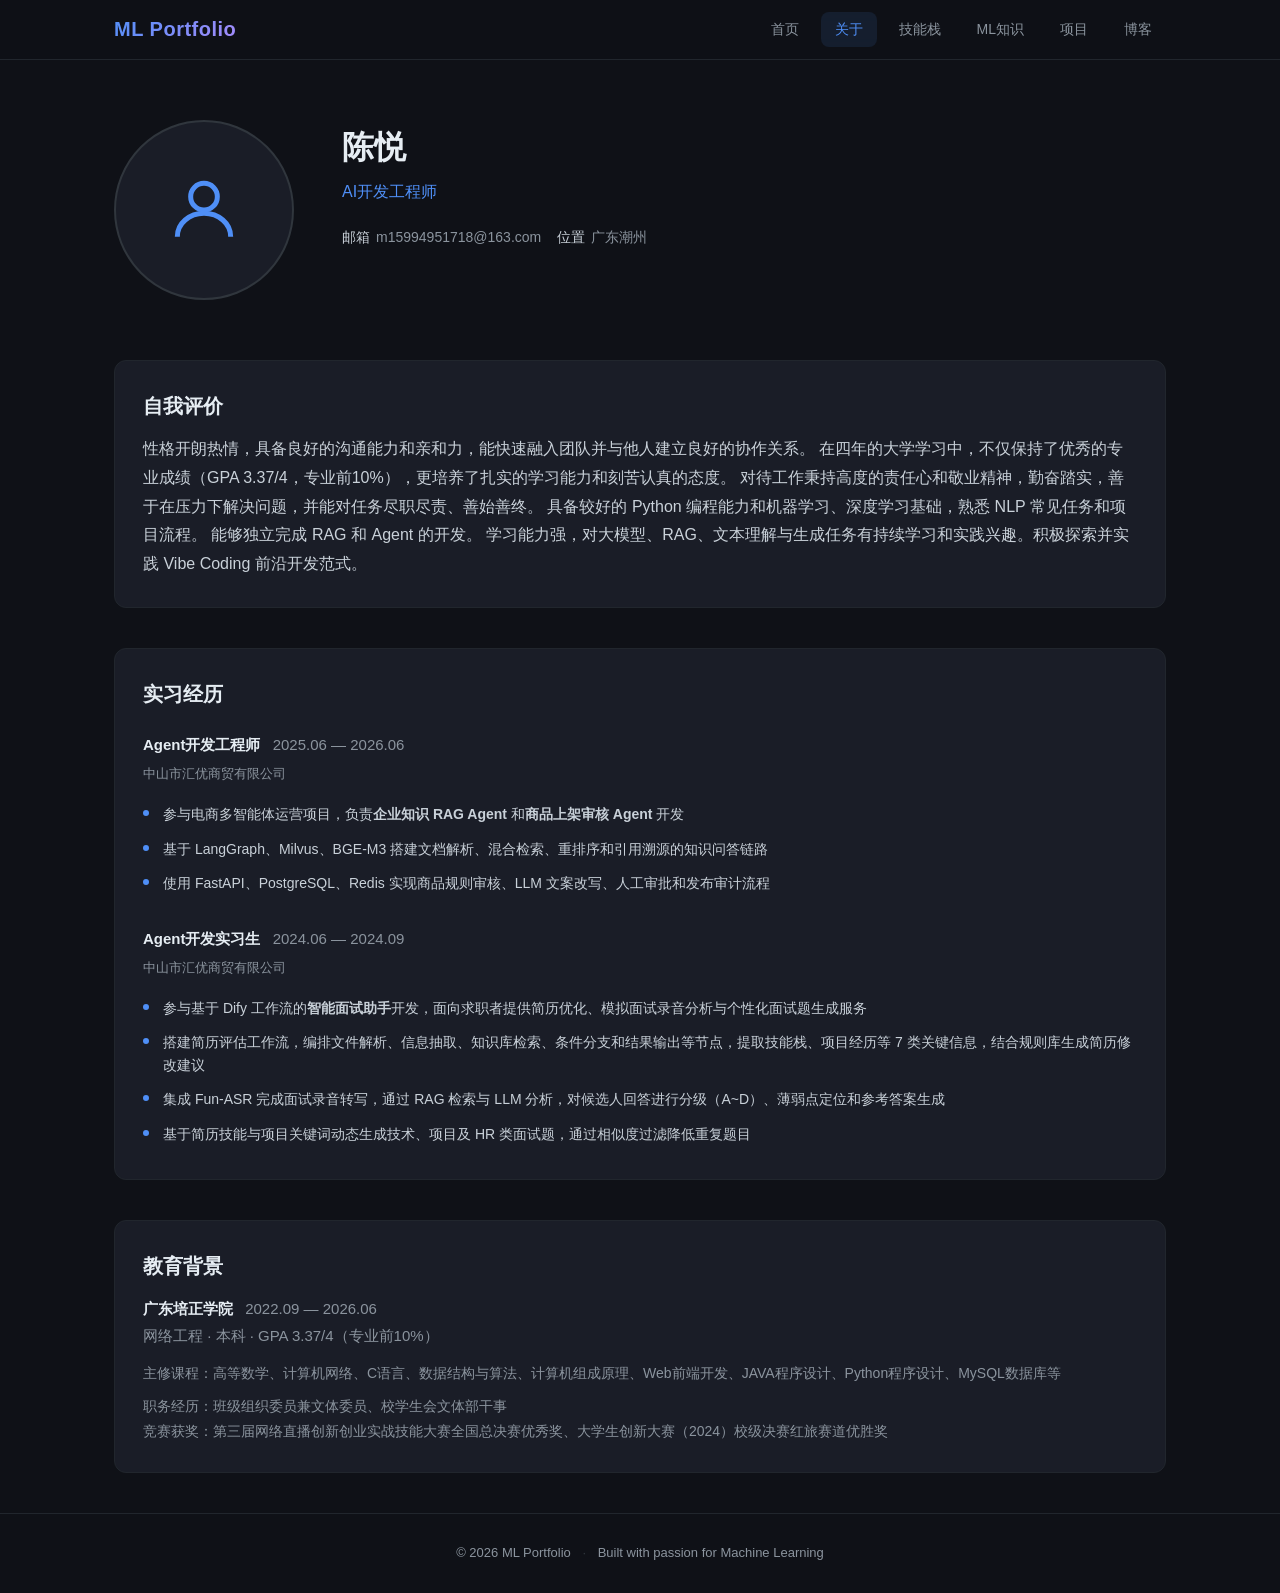
==== commit aee95376: "同步简历项目更新：新增企业私有知识库RAG项目，更新技术栈/职位/自我评价" ====
--- a/website/about.html
+++ b/website/about.html
@@ -60,7 +60,7 @@
         在四年的大学学习中，不仅保持了优秀的专业成绩（GPA 3.37/4，专业前10%），更培养了扎实的学习能力和刻苦认真的态度。
         对待工作秉持高度的责任心和敬业精神，勤奋踏实，善于在压力下解决问题，并能对任务尽职尽责、善始善终。
         具备较好的 Python 编程能力和机器学习、深度学习基础，熟悉 NLP 常见任务和项目流程。
-        能够独立完成数据处理、模型训练、指标评估、badcase 分析和简单部署。
+        能够独立完成 RAG 和 Agent 的开发。
         学习能力强，对大模型、RAG、文本理解与生成任务有持续学习和实践兴趣。积极探索并实践 Vibe Coding 前沿开发范式。
       </p>
     </section>
@@ -69,8 +69,11 @@
       <h2>实习经历</h2>
 
       <p style="font-size: 15px; margin-top: 20px;">
-        <strong style="color: var(--text-primary);">Agent开发实习生</strong>
+        <strong style="color: var(--text-primary);">Agent开发工程师</strong>
         <span style="color: var(--text-muted); margin-left: 8px;">2025.06 — 2026.06</span>
+      </p>
+      <p style="font-size: 13px; color: var(--text-muted); margin-top: 4px;">
+        中山市汇优商贸有限公司
       </p>
       <ul class="about-list" style="margin-top: 12px;">
         <li>参与电商多智能体运营项目，负责<strong>企业知识 RAG Agent</strong> 和<strong>商品上架审核 Agent</strong> 开发</li>
@@ -81,6 +84,9 @@
       <p style="font-size: 15px; margin-top: 24px;">
         <strong style="color: var(--text-primary);">Agent开发实习生</strong>
         <span style="color: var(--text-muted); margin-left: 8px;">2024.06 — 2024.09</span>
+      </p>
+      <p style="font-size: 13px; color: var(--text-muted); margin-top: 4px;">
+        中山市汇优商贸有限公司
       </p>
       <ul class="about-list" style="margin-top: 12px;">
         <li>参与基于 Dify 工作流的<strong>智能面试助手</strong>开发，面向求职者提供简历优化、模拟面试录音分析与个性化面试题生成服务</li>
